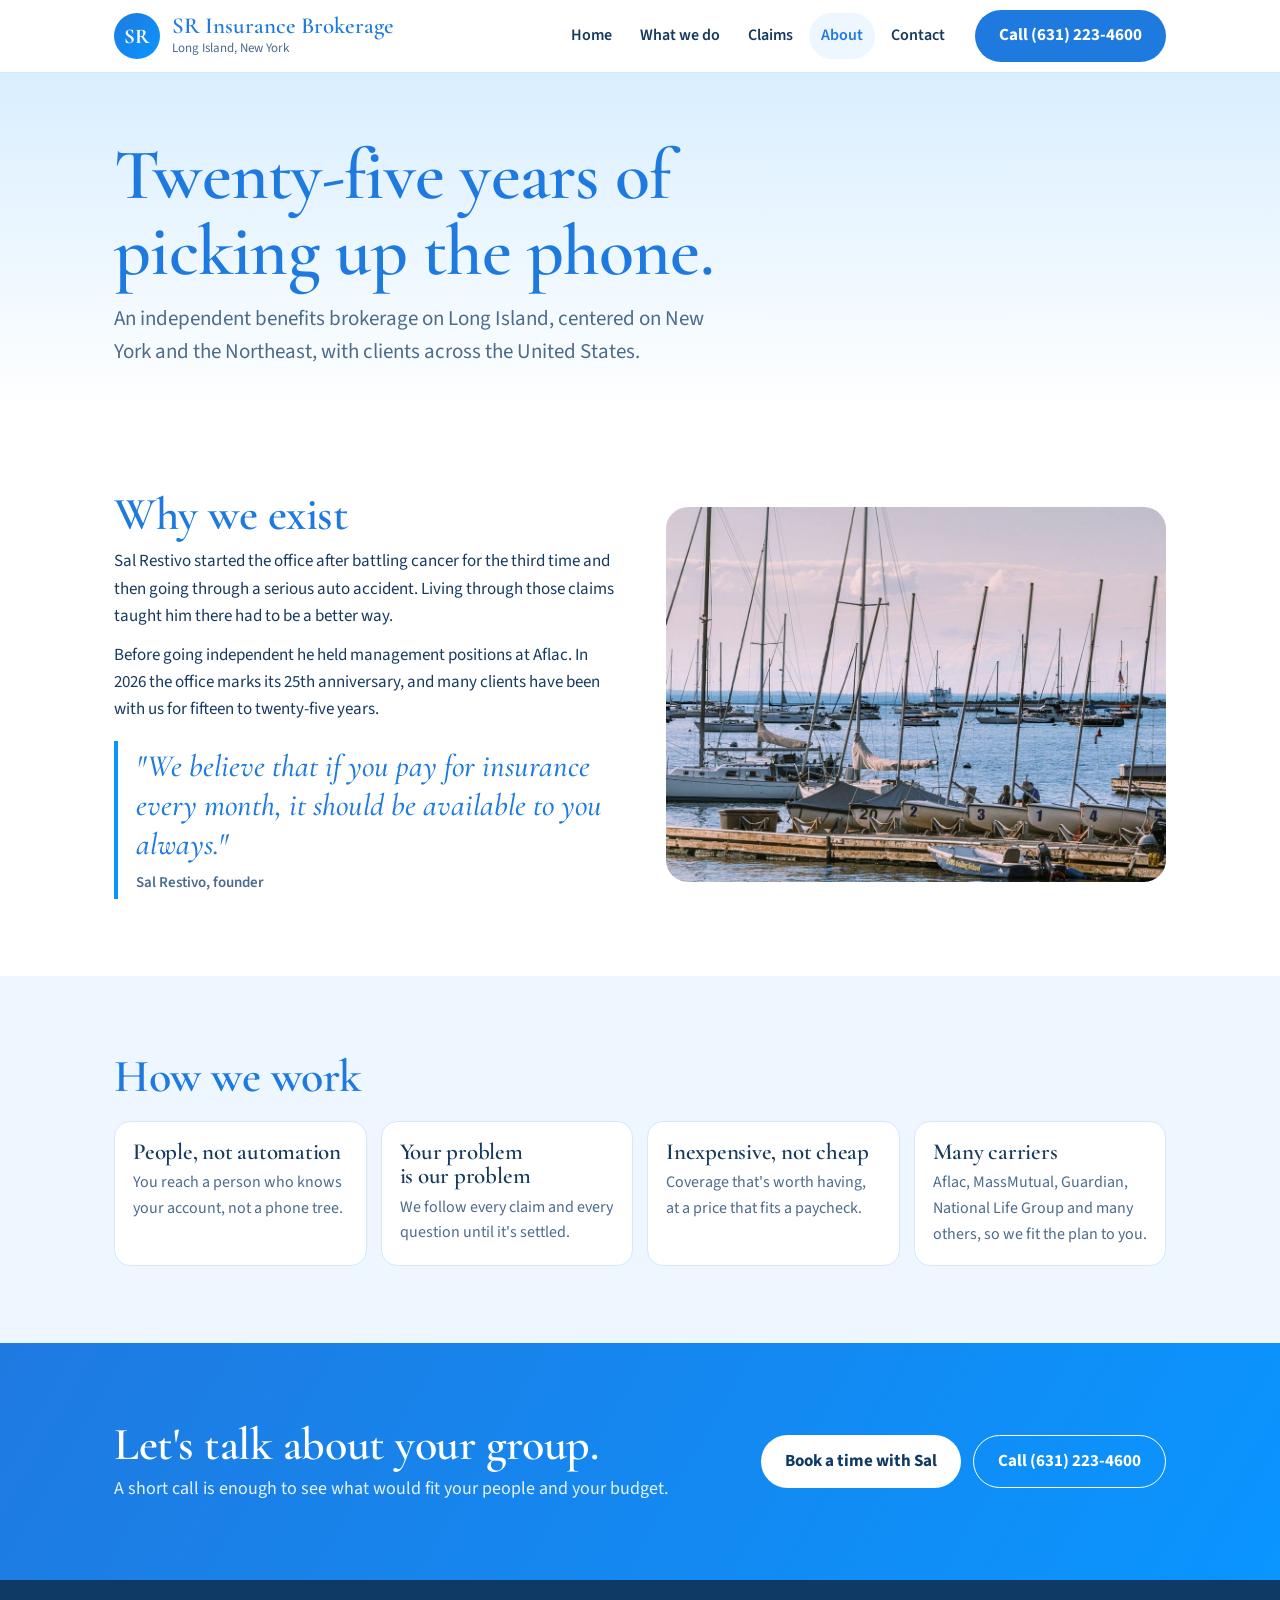
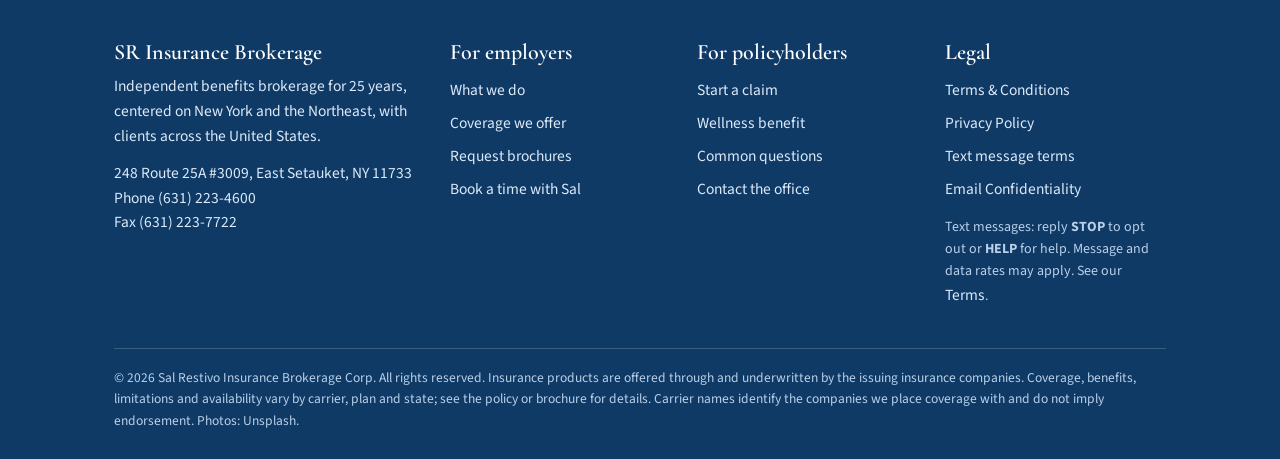
==== about/index.html @ 51a4a8c0 "New starees.com website Co-Authored-By: Claude Opus 5.5 <noreply@anthropic.com>" ====
<!DOCTYPE html>
<html lang="en">
<head>
<meta charset="utf-8">
<meta name="viewport" content="width=device-width,initial-scale=1">
<title>About | SR Insurance Brokerage</title>
<meta name="description" content="An independent benefits brokerage on Long Island for 25 years.">
<link rel="preconnect" href="https://fonts.googleapis.com">
<link rel="preconnect" href="https://fonts.gstatic.com" crossorigin>
<link href="https://fonts.googleapis.com/css2?family=Cormorant+Garamond:ital,wght@0,500;0,600;0,700;1,500&family=Source+Sans+3:wght@400;600;700&display=swap" rel="stylesheet">
<link rel="stylesheet" href="../css/site.css">
</head>
<body>
<header class="top"><div class="wrap">
 <a class="logo" href="../index.html" aria-label="SR Insurance Brokerage home"><span class="mark">SR</span><span><b>SR Insurance Brokerage</b><small>Long Island, New York</small></span></a>
 <nav class="main" id="nav"><a href="../index.html">Home</a><a href="../what-we-do/index.html">What we do</a><a href="../claims/index.html">Claims</a><a href="../about/index.html" aria-current=page>About</a><a href="../contact/index.html">Contact</a></nav>
 <button class="menu" type="button" aria-controls="nav" aria-expanded="false">Menu</button>
 <a class="btn call" href="tel:+16312234600">Call (631) 223-4600</a>
</div></header>
<main>
<section class="phead"><div class="wrap"><h1>Twenty-five years of picking up the phone.</h1>
 <p class="lead">An independent benefits brokerage on Long Island, centered on New York and the Northeast, with clients across the United States.</p></div></section>

<section class="band"><div class="wrap split">
 <div><h2>Why we exist</h2>
 <p>Sal Restivo started the office after battling cancer for the third time and then going through a serious auto accident. Living through those claims taught him there had to be a better way.</p>
 <p>Before going independent he held management positions at Aflac. In 2026 the office marks its 25th anniversary, and many clients have been with us for fifteen to twenty-five years.</p>
 <blockquote>"We believe that if you pay for insurance every month, it should be available to you always."<cite>Sal Restivo, founder</cite></blockquote></div>
 <div class="ph"><img src="../img/harbor.jpg" alt="Sailboats moored in a Long Island harbor" loading="lazy"></div>
</div></section>

<section class="band soft"><div class="wrap">
 <h2>How we work</h2>
 <div class="cov" style="margin-top:20px">
  <article class="citem"><h3>People, not automation</h3><p>You reach a person who knows your account, not a phone tree.</p></article>
  <article class="citem"><h3>Your problem is our problem</h3><p>We follow every claim and every question until it's settled.</p></article>
  <article class="citem"><h3>Inexpensive, not cheap</h3><p>Coverage that's worth having, at a price that fits a paycheck.</p></article>
  <article class="citem"><h3>Many carriers</h3><p>Aflac, MassMutual, Guardian, National Life Group and many others, so we fit the plan to you.</p></article>
 </div>
</div></section>
<section class="close band"><div class="wrap">
 <div><h2>Let's talk about your group.</h2><p>A short call is enough to see what would fit your people and your budget.</p></div>
 <div class="acts" style="margin:0"><a class="btn white" href="https://calendly.com/srestivo/new-meeting">Book a time with Sal</a><a class="btn ghost" href="tel:+16312234600">Call (631) 223-4600</a></div>
</div></section>
</main>
<footer><div class="wrap">
 <div class="cols">
  <div><h4>SR Insurance Brokerage</h4><p>Independent benefits brokerage for 25 years, centered on New York and the Northeast, with clients across the United States.</p><p>248 Route 25A #3009, East Setauket, NY 11733<br>Phone (631) 223-4600<br>Fax (631) 223-7722</p></div>
  <div><h4>For employers</h4><a href="../what-we-do/index.html">What we do</a><a href="../what-we-do/index.html#coverage">Coverage we offer</a><a href="../what-we-do/index.html#brochures">Request brochures</a><a href="https://calendly.com/srestivo/new-meeting">Book a time with Sal</a></div>
  <div><h4>For policyholders</h4><a href="../claims/index.html">Start a claim</a><a href="../claims/index.html#wellness">Wellness benefit</a><a href="../claims/index.html#questions">Common questions</a><a href="../contact/index.html">Contact the office</a></div>
  <div><h4>Legal</h4><a href="../terms-conditions/index.html#TandC">Terms &amp; Conditions</a><a href="../terms-conditions/index.html#Privacy_Policy">Privacy Policy</a><a href="../terms-conditions/index.html#sms">Text message terms</a><a href="../email-confidentiality/index.html">Email Confidentiality</a>
   <p class="sms">Text messages: reply <b>STOP</b> to opt out or <b>HELP</b> for help. Message and data rates may apply. See our <a href="../terms-conditions/index.html#sms">Terms</a>.</p></div>
 </div>
 <div class="legalline">© 2026 Sal Restivo Insurance Brokerage Corp. All rights reserved. Insurance products are offered through and underwritten by the issuing insurance companies. Coverage, benefits, limitations and availability vary by carrier, plan and state; see the policy or brochure for details. Carrier names identify the companies we place coverage with and do not imply endorsement. Photos: Unsplash.</div>
</div></footer>
<script>
{
const b=document.querySelector('.menu'),n=document.getElementById('nav');
b.addEventListener('click',()=>{const o=n.classList.toggle('open');b.setAttribute('aria-expanded',o)});

}
</script>
</body>
</html>
---- css/site.css ----
/* VOICE warm, bright, plain-spoken; a Long Island office that picks up the phone
   IDEA the Guide Dog enrollment booklet grown into a whole company site: sky-to-white pages, rounded cards, pill buttons
   PICTURE a wide harbor scene with a 25-year seal and three promise cards resting on it
   COLOUR white and sky ground, deep blue ink, bright blue for action, burgundy for notes; night is deep navy with light blue
   TYPE Cormorant Garamond for titles + Source Sans 3 for text
   LAYOUT title across the top, harbor band beneath with cards overlapping; phone stacks title, picture, cards */
:root{color-scheme:light dark;
--bg:light-dark(#ffffff,#0c1828);--soft:light-dark(#eef6ff,#13243a);--card:light-dark(#ffffff,#112033);
--ink:light-dark(#173a5e,#e6f0fb);--muted:light-dark(#4d6b8a,#a9c0d8);--line:light-dark(#d6e7fa,#24405f);
--blue:light-dark(#1f7ae0,#5fb0ff);--bright:light-dark(#0a95ff,#4fc3ff);--sky:light-dark(#d9eeff,#183a5c);
--burg:light-dark(#8b1e3f,#e48aa6);--deep:light-dark(#0f3a66,#081422);--onblue:light-dark(#ffffff,#0c1828)}
:root[data-theme=light]{color-scheme:light}
:root[data-theme=dark]{color-scheme:dark}
*{box-sizing:border-box;min-width:0}
html{scroll-padding-top:84px}
body{margin:0;background:var(--bg);color:var(--ink);font:17px/1.6 "Source Sans 3",system-ui,sans-serif;overflow-x:clip}
img{max-width:100%;display:block}
a{color:var(--blue)}
h1,h2,h3,.serif{font-family:"Cormorant Garamond",Georgia,serif;font-weight:600;line-height:1.06;text-wrap:balance;margin:0;letter-spacing:-.01em}
h1{font-size:clamp(42px,6.2vw,72px);color:var(--blue)}
h2{font-size:clamp(32px,4.4vw,46px);color:var(--blue);margin-bottom:10px}
h3{font-size:25px;margin:0 0 6px}
p{margin:0 0 12px}
.wrap{max-width:1180px;margin:0 auto;padding-inline:max(5vw,16px)}
.band{padding-block:clamp(44px,6vw,84px)}
.soft{background:var(--soft)}
.lead{font-size:clamp(18px,2vw,21px);color:var(--muted);max-width:62ch}
.fine{font-size:14px;color:var(--muted)}

/* draft ribbon */
.draft{background:var(--burg);color:#fff;font-size:14px;text-align:center;padding:7px 16px}
.draft b{font-weight:700}

/* header */
.top{position:sticky;top:0;z-index:10;background:color-mix(in srgb,var(--bg) 92%,transparent);backdrop-filter:blur(8px);border-bottom:1px solid var(--line)}
.top .wrap{display:flex;align-items:center;gap:18px;min-height:72px;flex-wrap:wrap}
.logo{display:flex;align-items:center;gap:12px;text-decoration:none;color:var(--ink);margin-right:auto}
.mark{width:46px;height:46px;border-radius:50%;background:linear-gradient(135deg,var(--blue),var(--bright));color:#fff;display:grid;place-items:center;font:700 21px/1 "Cormorant Garamond",Georgia,serif;flex:none}
.logo b{display:block;font:600 23px/1.05 "Cormorant Garamond",Georgia,serif;color:var(--blue)}
.logo small{display:block;font-size:13px;color:var(--muted)}
nav.main{display:flex;gap:4px;flex-wrap:wrap}
nav.main a{color:var(--ink);text-decoration:none;font-weight:600;font-size:16px;padding:10px 12px;border-radius:99px}
nav.main a:hover{background:var(--soft)}
nav.main a[aria-current=page]{background:var(--soft);color:var(--blue)}
.menu{display:none}

/* buttons */
.btn{display:inline-flex;align-items:center;justify-content:center;gap:8px;font:inherit;font-weight:700;border:0;border-radius:99px;padding:12px 24px;min-height:48px;cursor:pointer;background:var(--blue);color:#fff;text-decoration:none;white-space:nowrap}
.btn:hover{background:var(--bright)}
.btn.ghost{background:transparent;color:var(--blue);border:1.5px solid var(--blue)}
.btn.ghost:hover{background:var(--soft)}
.btn.white{background:#fff;color:#0f3a66}
.acts{display:flex;flex-wrap:wrap;gap:12px;margin-top:22px}
a:focus-visible,button:focus-visible,input:focus-visible,select:focus-visible,textarea:focus-visible,summary:focus-visible{outline:3px solid var(--bright);outline-offset:2px}

/* home hero */
.hero{background:linear-gradient(180deg,var(--sky),var(--bg) 78%);padding-top:clamp(36px,5vw,64px)}
.hero .intro{display:grid;grid-template-columns:minmax(0,1.5fr) minmax(0,1fr);gap:24px 48px;align-items:end}
.hero .lead{margin:16px 0 0}
.scene{position:relative;margin-top:clamp(28px,4vw,44px)}
.scene>img{width:100%;height:clamp(260px,36vw,470px);object-fit:cover;object-position:center 62%;border-radius:26px}
.seal{position:absolute;top:clamp(14px,2.4vw,28px);right:clamp(14px,2.4vw,28px);width:clamp(104px,13vw,150px);height:auto;filter:drop-shadow(0 6px 14px rgba(10,40,80,.25))}
.promises{display:grid;grid-template-columns:repeat(3,minmax(0,1fr));gap:16px;margin:-78px clamp(12px,3vw,40px) 0;position:relative}
.promise{background:var(--card);border:1px solid var(--line);border-radius:18px;padding:20px 22px;box-shadow:0 10px 28px rgba(15,58,102,.10)}
.promise h3{color:var(--blue)}
.promise p{margin:0;color:var(--muted);font-size:16px}

/* facts strip */
.facts{display:grid;grid-template-columns:repeat(auto-fit,minmax(min(100%,200px),1fr));gap:12px;margin-top:clamp(30px,4vw,48px)}
.fact{border-top:2px solid var(--sky);padding-top:12px}
.fact b{display:block;font:600 clamp(30px,3.6vw,40px)/1 "Cormorant Garamond",Georgia,serif;color:var(--blue);white-space:nowrap}
.fact span{font-size:15.5px;color:var(--muted)}

/* section heads */
.head{display:grid;grid-template-columns:minmax(0,1fr) minmax(0,1fr);gap:8px 48px;align-items:end;margin-bottom:30px}
.head .lead{margin:0}

/* who we serve */
.people{display:grid;grid-template-columns:repeat(4,minmax(0,1fr));gap:16px}
.pcard{background:var(--card);border:1px solid var(--line);border-radius:18px;overflow:hidden;display:flex;flex-direction:column}
.pcard img{aspect-ratio:4/3;object-fit:cover;width:100%}
.pcard div{padding:16px 18px 18px}
.pcard p{margin:0;color:var(--muted);font-size:16px}

/* leaving */
.leave{display:grid;grid-template-columns:minmax(0,1fr) minmax(0,1.1fr);gap:clamp(24px,4vw,56px);align-items:center}
.route{display:grid;gap:10px}
.stop{display:grid;grid-template-columns:44px minmax(0,1fr);gap:14px;align-items:start;background:var(--card);border:1px solid var(--line);border-radius:16px;padding:14px 16px}
.stop i{width:44px;height:44px;border-radius:50%;background:var(--soft);display:grid;place-items:center;font-style:normal}
.stop i svg{width:22px;height:22px;stroke:var(--blue);fill:none;stroke-width:1.8;stroke-linecap:round;stroke-linejoin:round}
.stop b{display:block;font-size:17.5px}
.stop span{font-size:15.5px;color:var(--muted)}
.stop.end{border:2px solid var(--bright);background:linear-gradient(120deg,var(--soft),var(--card))}
.callout{font:600 clamp(26px,3.2vw,34px)/1.15 "Cormorant Garamond",Georgia,serif;color:var(--blue);margin:14px 0}

/* checks and notes */
ul.ok{padding-left:0;list-style:none;margin:10px 0}
ul.ok li{padding:5px 0 5px 28px;position:relative}
ul.ok li::before{content:"";position:absolute;left:4px;top:14px;width:10px;height:10px;border-radius:50%;background:var(--bright)}
.note{color:var(--burg);border:1px solid color-mix(in srgb,var(--burg) 35%,transparent);background:color-mix(in srgb,var(--burg) 6%,transparent);padding:14px 18px;border-radius:14px;font-size:16px}
.note b{font-weight:700}
.notes{display:grid;grid-template-columns:repeat(3,minmax(0,1fr));gap:14px;margin-top:22px}

/* split with photo */
.split{display:grid;grid-template-columns:minmax(0,1fr) minmax(0,1fr);gap:clamp(24px,4vw,56px);align-items:center}
.split.rev>:first-child{order:2}
.ph{position:relative}
.ph img{width:100%;aspect-ratio:4/3;object-fit:cover;border-radius:22px}
.ph .tag{position:absolute;left:16px;bottom:16px;right:16px;max-width:330px;background:var(--card);border:1px solid var(--line);border-radius:14px;padding:12px 16px;font-size:15px;box-shadow:0 8px 22px rgba(15,58,102,.14)}
.ph .tag b{display:block;color:var(--blue);font-size:16.5px}

/* specialty */
.special{border:2px solid var(--bright);border-radius:22px;padding:clamp(22px,3vw,36px);background:linear-gradient(120deg,var(--soft),var(--card));display:grid;grid-template-columns:minmax(0,1.2fr) minmax(0,1fr);gap:20px 40px;align-items:center}
.special h2{margin-bottom:8px}

/* steps */
.steps{display:grid;grid-template-columns:repeat(4,minmax(0,1fr));gap:14px;margin-top:26px;counter-reset:s}
.step{background:var(--card);border:1px solid var(--line);border-radius:16px;padding:18px 18px 16px}
.step h3{font-size:23px;color:var(--blue)}
.step h3::before{counter-increment:s;content:counter(s);display:inline-grid;place-items:center;width:30px;height:30px;border-radius:50%;background:var(--blue);color:var(--onblue);font:700 15px/1 "Source Sans 3",sans-serif;margin-right:10px;vertical-align:4px}
.step p{margin:0;font-size:16px;color:var(--muted)}

/* coverage */
.cov{display:grid;grid-template-columns:repeat(4,minmax(0,1fr));gap:14px}
.citem{background:var(--card);border:1px solid var(--line);border-radius:16px;padding:18px}
.citem.star{border:2px solid var(--bright)}
.citem h3{font-size:23px}
.citem p{margin:0;font-size:16px;color:var(--muted)}
.ico{width:42px;height:42px;border-radius:12px;background:var(--soft);display:grid;place-items:center;margin-bottom:10px}
.ico svg{width:22px;height:22px;stroke:var(--blue);fill:none;stroke-width:1.8;stroke-linecap:round;stroke-linejoin:round}

/* quote */
blockquote{margin:18px 0 0;font:500 italic clamp(24px,2.8vw,31px)/1.25 "Cormorant Garamond",Georgia,serif;color:var(--blue);border-left:4px solid var(--bright);padding:6px 0 6px 18px}
blockquote cite{display:block;font:600 15px/1.4 "Source Sans 3",sans-serif;font-style:normal;color:var(--muted);margin-top:8px}

/* closing band */
.close{background:linear-gradient(120deg,#1f7ae0,#0a95ff);color:#fff}
.close .wrap{display:grid;grid-template-columns:minmax(0,1.4fr) auto;gap:20px 40px;align-items:center}
.close h2{color:#fff;margin:0 0 6px}
.close p{margin:0;color:#e6f3ff;font-size:18px}
.close .btn.ghost{color:#fff;border-color:#fff}
.close .btn.ghost:hover{background:rgba(255,255,255,.12)}

/* inner page header */
.phead{background:linear-gradient(180deg,var(--sky),var(--bg));padding-block:clamp(40px,5vw,64px) clamp(20px,3vw,32px)}
.phead .lead{margin-top:12px}

/* faq */
details{background:var(--card);border:1px solid var(--line);border-radius:14px;margin:10px 0;padding:0 18px}
summary{cursor:pointer;font-weight:700;padding:16px 0;min-height:44px;list-style-position:outside}
details p{color:var(--muted)}

/* forms */
.formcard{background:var(--card);border:1px solid var(--line);border-radius:20px;padding:clamp(20px,3vw,30px)}
label.f{display:block;margin:12px 0}
label.f span{display:block;font-size:14.5px;font-weight:600;color:var(--muted);margin-bottom:4px}
input,select,textarea{font:inherit;font-size:16px;width:100%;padding:11px 12px;border:1.5px solid var(--line);border-radius:10px;background:var(--card);color:var(--ink)}
textarea{min-height:110px;resize:vertical}
.chips{display:flex;flex-wrap:wrap;gap:8px;margin:8px 0 4px}
.chip{font:inherit;font-size:15.5px;font-weight:600;border:1.5px solid var(--line);background:var(--card);color:var(--ink);border-radius:99px;padding:8px 16px;min-height:44px;cursor:pointer}
.chip[aria-pressed=true]{border-color:var(--blue);background:var(--soft);color:var(--blue);box-shadow:0 0 0 3px color-mix(in srgb,var(--blue) 16%,transparent)}
.out{display:none;margin-top:16px;background:var(--soft);border-radius:14px;padding:14px 16px}
.out.show{display:block}
.out pre{white-space:pre-wrap;font:15px/1.5 "Source Sans 3",sans-serif;margin:8px 0 12px;color:var(--ink)}
.msg{font-weight:600;color:var(--burg);min-height:1.4em;margin:8px 0 0}

/* contact */
.contact{display:grid;grid-template-columns:minmax(0,1fr) minmax(0,1.2fr);gap:20px 40px;align-items:start}
dl.rows{display:grid;grid-template-columns:max-content minmax(0,1fr);gap:12px 22px;margin:0}
dl.rows dt{font-weight:700;color:var(--blue)}
dl.rows dd{margin:0}
.box{background:var(--card);border:1px solid var(--line);border-radius:20px;padding:clamp(20px,3vw,30px)}
.box+.box{margin-top:16px}

/* legal */
.legal{max-width:820px}
.legal h2{font-size:clamp(28px,3.4vw,36px);margin-top:34px}
.legal h3{font-size:22px;margin-top:22px}
.legal li{margin:6px 0}
.toc{display:flex;flex-wrap:wrap;gap:8px;margin:16px 0 8px}
.toc a{background:var(--soft);border-radius:99px;padding:8px 14px;text-decoration:none;font-weight:600;font-size:15px}

/* footer */
footer{background:var(--deep);color:#dbe9f8;padding-block:clamp(40px,5vw,60px) 28px}
footer .cols{display:grid;grid-template-columns:minmax(0,1.4fr) repeat(3,minmax(0,1fr));gap:26px}
footer h4{font:600 22px/1.1 "Cormorant Garamond",Georgia,serif;color:#fff;margin:0 0 10px}
footer a{display:block;color:#dbe9f8;text-decoration:none;padding:4px 0;font-size:15.5px}
footer a:hover{color:#fff;text-decoration:underline}
footer p{font-size:15.5px}
.sms{font-size:14px;margin-top:10px;color:#b9d0e8}
.sms a{display:inline}
.legalline{border-top:1px solid rgba(255,255,255,.18);margin-top:28px;padding-top:18px;font-size:13.5px;color:#b9d0e8}

@media(max-width:980px){
.people,.cov{grid-template-columns:repeat(2,minmax(0,1fr))}
.steps{grid-template-columns:repeat(2,minmax(0,1fr))}
footer .cols{grid-template-columns:repeat(2,minmax(0,1fr))}
nav.main a{padding:8px 10px;font-size:15.5px}
}
@media(max-width:820px){
.menu{display:inline-flex;font:inherit;font-weight:700;background:var(--soft);color:var(--blue);border:0;border-radius:99px;padding:10px 18px;min-height:44px;cursor:pointer}
nav.main{display:none;order:5;width:100%;flex-direction:column;padding-bottom:12px}
nav.main.open{display:flex}
.top .call{display:none}
.hero .intro,.head,.leave,.split,.special,.contact,.close .wrap{grid-template-columns:minmax(0,1fr)}
.split.rev>:first-child{order:0}
.promises{grid-template-columns:minmax(0,1fr);margin:16px 0 0}
.notes{grid-template-columns:minmax(0,1fr)}
}
@media(max-width:560px){
body{font-size:16.5px}
.people,.cov,.steps{grid-template-columns:minmax(0,1fr)}
footer .cols{grid-template-columns:minmax(0,1fr)}
.scene>img{border-radius:18px}
dl.rows{grid-template-columns:minmax(0,1fr);gap:2px}
dl.rows dd{margin-bottom:10px}
.btn{white-space:normal}
}
@media(prefers-reduced-motion:no-preference){
.promise{animation:rise .5s ease-out both}
.promise:nth-child(2){animation-delay:.08s}
.promise:nth-child(3){animation-delay:.16s}
@keyframes rise{from{transform:translateY(14px);opacity:0}to{transform:none;opacity:1}}
}
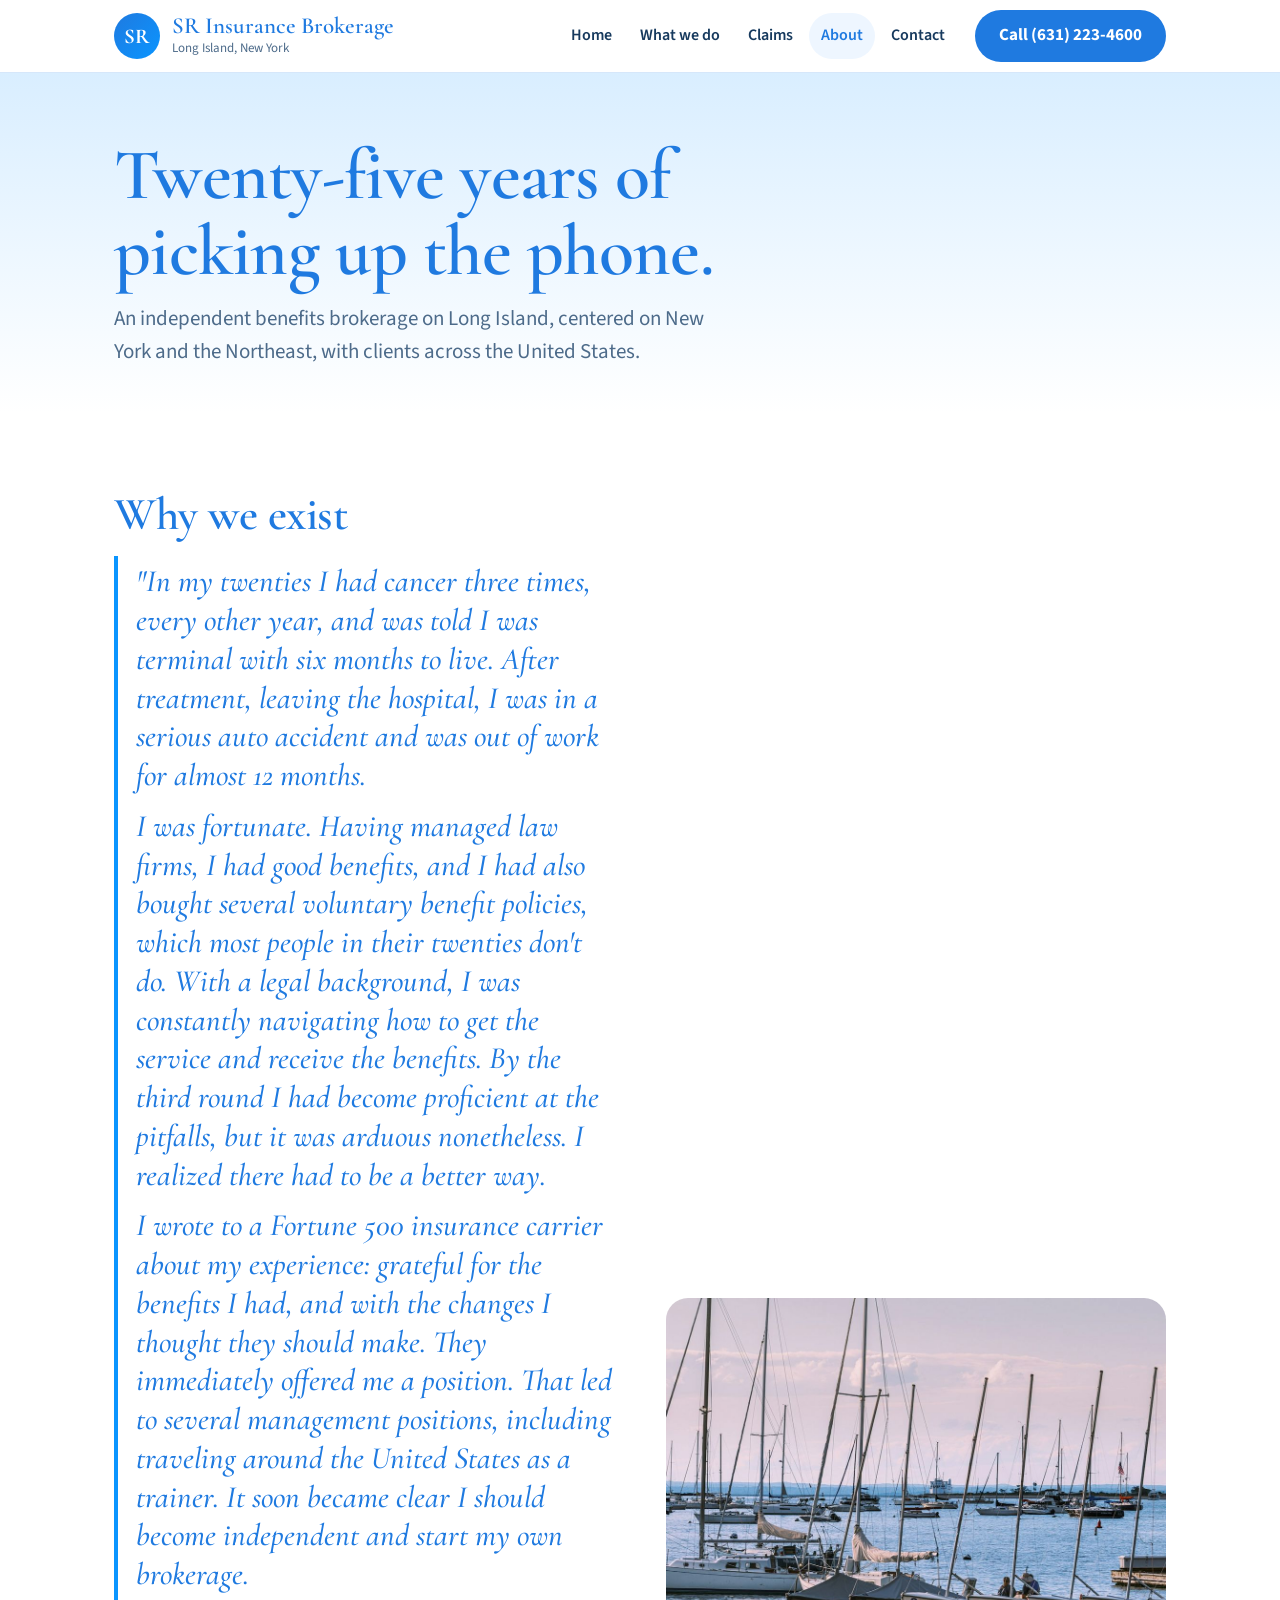
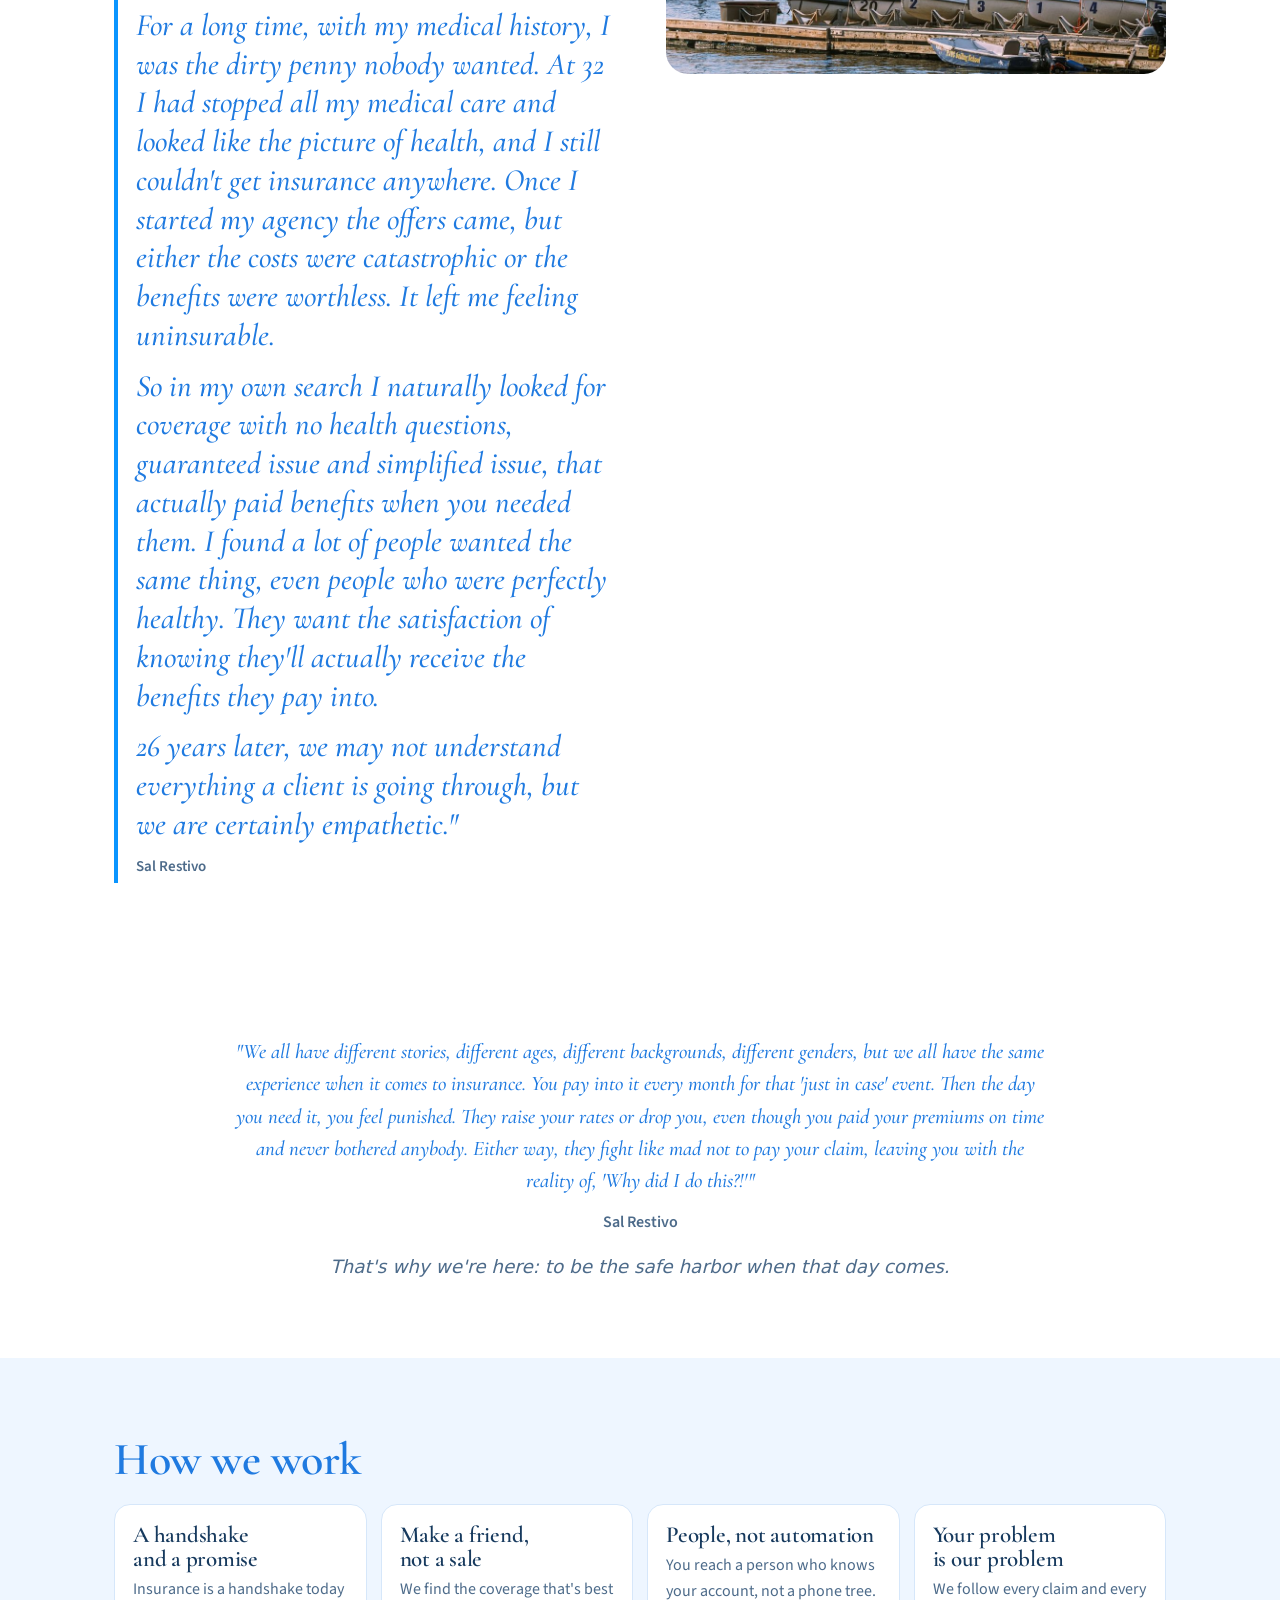
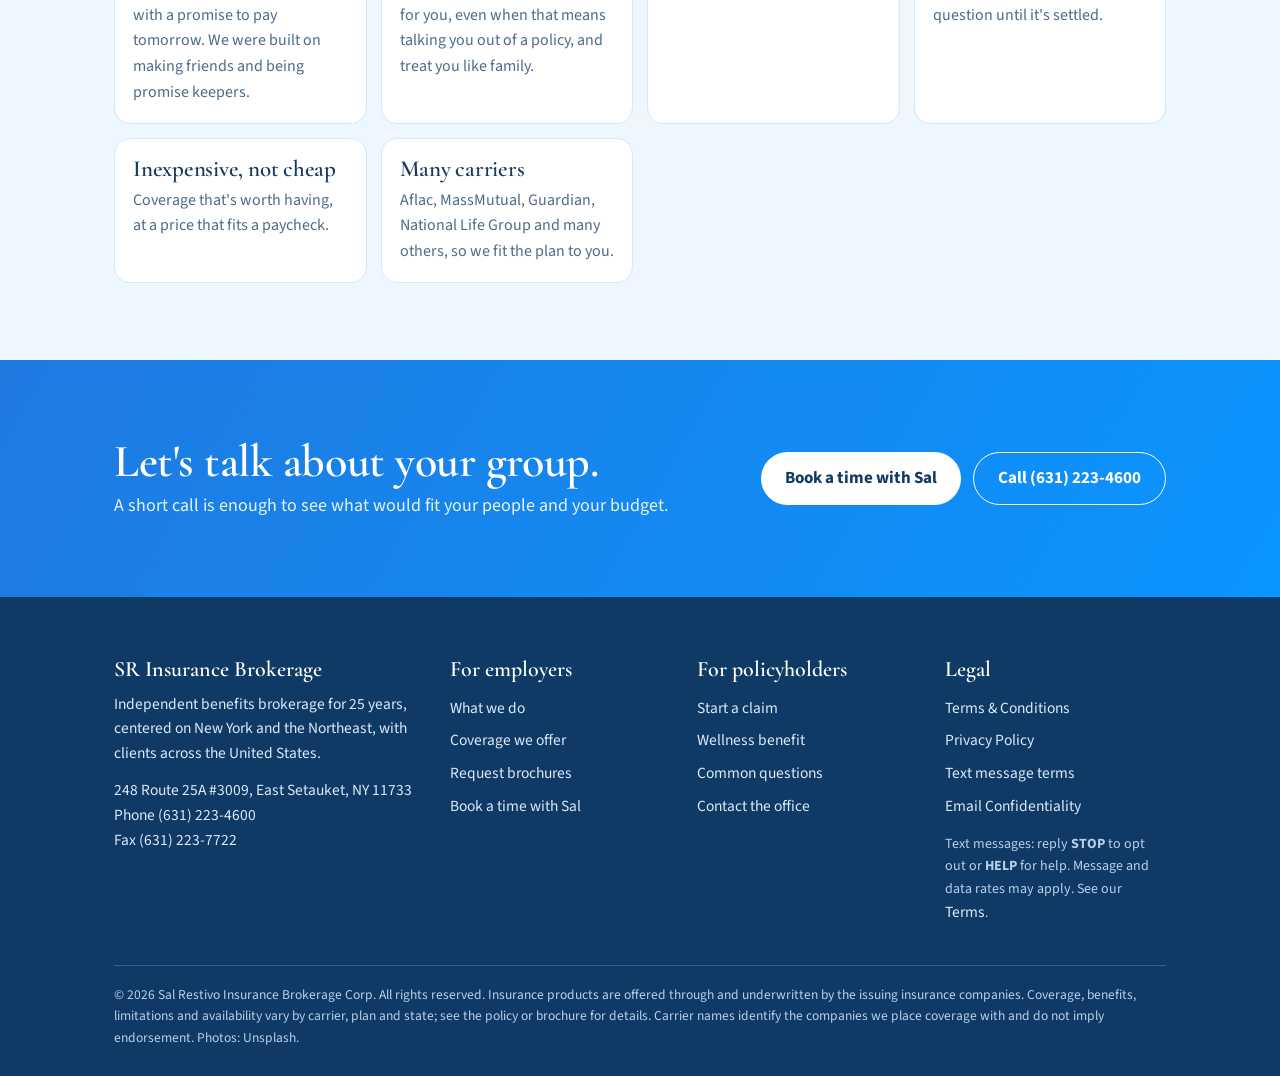
==== commit 6d44faf1: "Add Sal's story, beliefs and milestone quote to About and Home Co-Authored-By: Claude Opus 5.5 <nore" ====
--- a/about/index.html
+++ b/about/index.html
@@ -23,15 +23,27 @@
 
 <section class="band"><div class="wrap split">
  <div><h2>Why we exist</h2>
- <p>Sal Restivo started the office after battling cancer for the third time and then going through a serious auto accident. Living through those claims taught him there had to be a better way.</p>
- <p>Before going independent he held management positions at Aflac. In 2026 the office marks its 25th anniversary, and many clients have been with us for fifteen to twenty-five years.</p>
- <blockquote>"We believe that if you pay for insurance every month, it should be available to you always."<cite>Sal Restivo, founder</cite></blockquote></div>
+ <blockquote class="story">
+ <p>"In my twenties I had cancer three times, every other year, and was told I was terminal with six months to live. After treatment, leaving the hospital, I was in a serious auto accident and was out of work for almost 12 months.</p>
+ <p>I was fortunate. Having managed law firms, I had good benefits, and I had also bought several voluntary benefit policies, which most people in their twenties don't do. With a legal background, I was constantly navigating how to get the service and receive the benefits. By the third round I had become proficient at the pitfalls, but it was arduous nonetheless. I realized there had to be a better way.</p>
+ <p>I wrote to a Fortune 500 insurance carrier about my experience: grateful for the benefits I had, and with the changes I thought they should make. They immediately offered me a position. That led to several management positions, including traveling around the United States as a trainer. It soon became clear I should become independent and start my own brokerage.</p>
+ <p>For a long time, with my medical history, I was the dirty penny nobody wanted. At 32 I had stopped all my medical care and looked like the picture of health, and I still couldn't get insurance anywhere. Once I started my agency the offers came, but either the costs were catastrophic or the benefits were worthless. It left me feeling uninsurable.</p>
+ <p>So in my own search I naturally looked for coverage with no health questions, guaranteed issue and simplified issue, that actually paid benefits when you needed them. I found a lot of people wanted the same thing, even people who were perfectly healthy. They want the satisfaction of knowing they'll actually receive the benefits they pay into.</p>
+ <p>26 years later, we may not understand everything a client is going through, but we are certainly empathetic."</p>
+ <cite>Sal Restivo</cite></blockquote></div>
  <div class="ph"><img src="../img/harbor.jpg" alt="Sailboats moored in a Long Island harbor" loading="lazy"></div>
+</div></section>
+
+<section class="band milestone-band"><div class="wrap">
+ <blockquote class="milestone">"We all have different stories, different ages, different backgrounds, different genders, but we all have the same experience when it comes to insurance. You pay into it every month for that 'just in case' event. Then the day you need it, you feel punished. They raise your rates or drop you, even though you paid your premiums on time and never bothered anybody. Either way, they fight like mad not to pay your claim, leaving you with the reality of, 'Why did I do this?!'"<cite>Sal Restivo</cite></blockquote>
+ <p class="harbor-line">That's why we're here: to be the safe harbor when that day comes.</p>
 </div></section>
 
 <section class="band soft"><div class="wrap">
  <h2>How we work</h2>
  <div class="cov" style="margin-top:20px">
+  <article class="citem"><h3>A handshake and a promise</h3><p>Insurance is a handshake today with a promise to pay tomorrow. We were built on making friends and being promise keepers.</p></article>
+  <article class="citem"><h3>Make a friend, not a sale</h3><p>We find the coverage that's best for you, even when that means talking you out of a policy, and treat you like family.</p></article>
   <article class="citem"><h3>People, not automation</h3><p>You reach a person who knows your account, not a phone tree.</p></article>
   <article class="citem"><h3>Your problem is our problem</h3><p>We follow every claim and every question until it's settled.</p></article>
   <article class="citem"><h3>Inexpensive, not cheap</h3><p>Coverage that's worth having, at a price that fits a paycheck.</p></article>
--- a/css/site.css
+++ b/css/site.css
@@ -222,3 +222,8 @@
 .promise:nth-child(3){animation-delay:.16s}
 @keyframes rise{from{transform:translateY(14px);opacity:0}to{transform:none;opacity:1}}
 }
+.harbor-line{max-width:760px;margin:18px auto 0;text-align:center;font-size:1.15rem;color:var(--muted,#4a5a70);font-style:italic}
+blockquote.story p{margin:0 0 12px}
+.milestone-band{text-align:center}
+blockquote.milestone{max-width:820px;margin:0 auto;font-size:1.3rem;line-height:1.55;font-style:italic;border:0;padding:0}
+blockquote.milestone cite{display:block;margin-top:14px;font-size:1rem;font-style:normal}
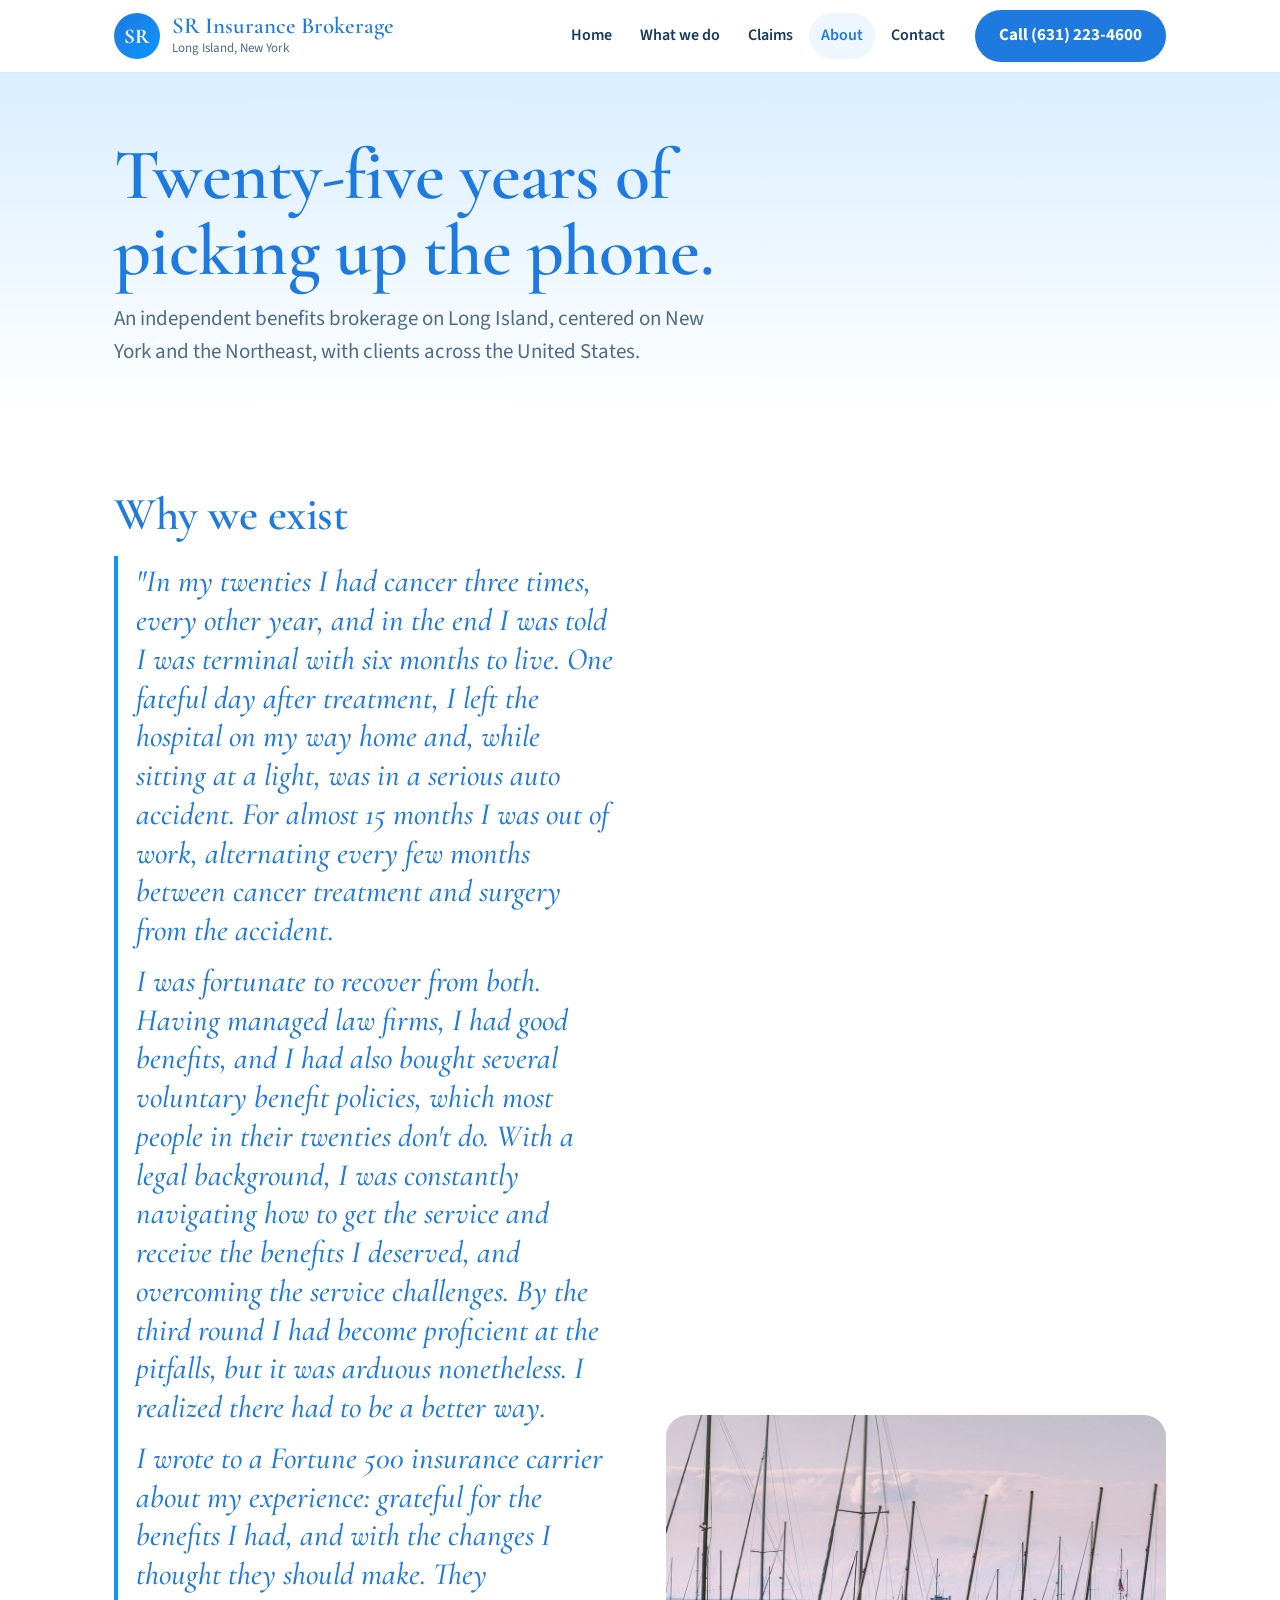
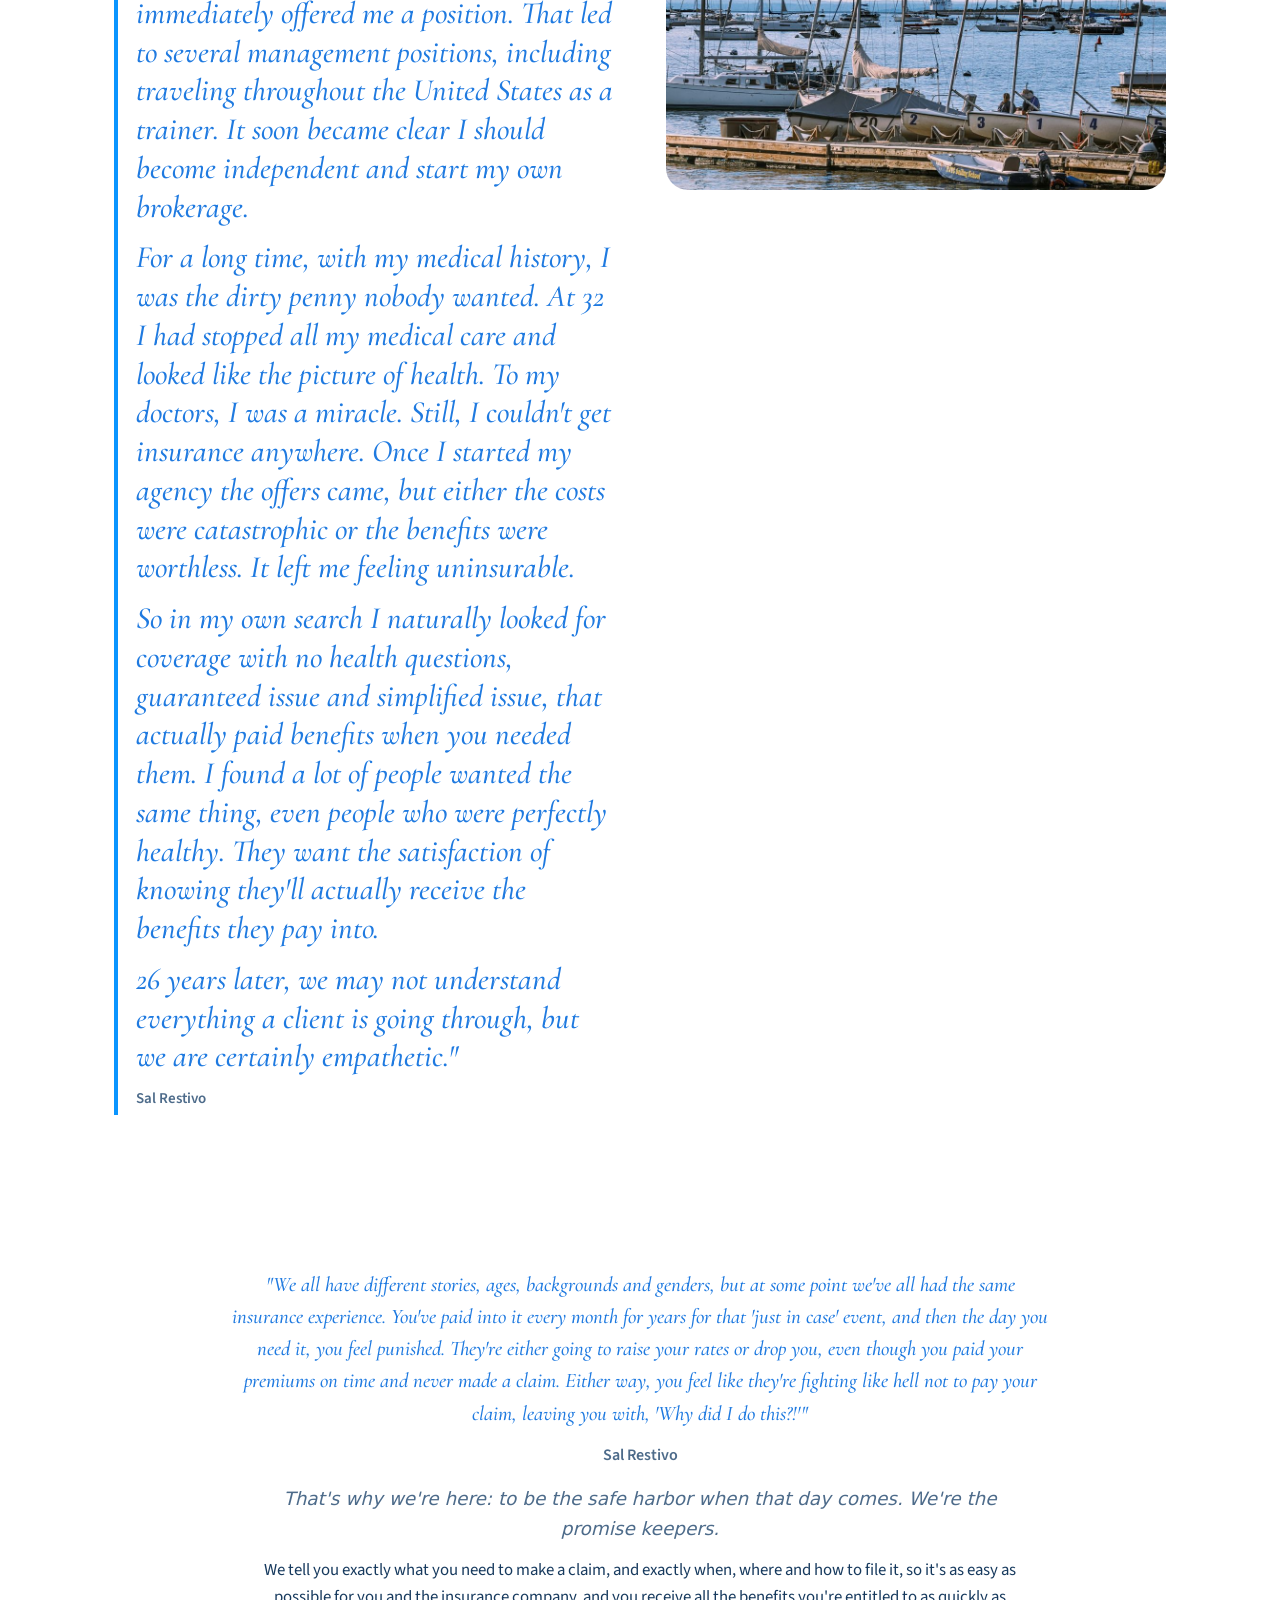
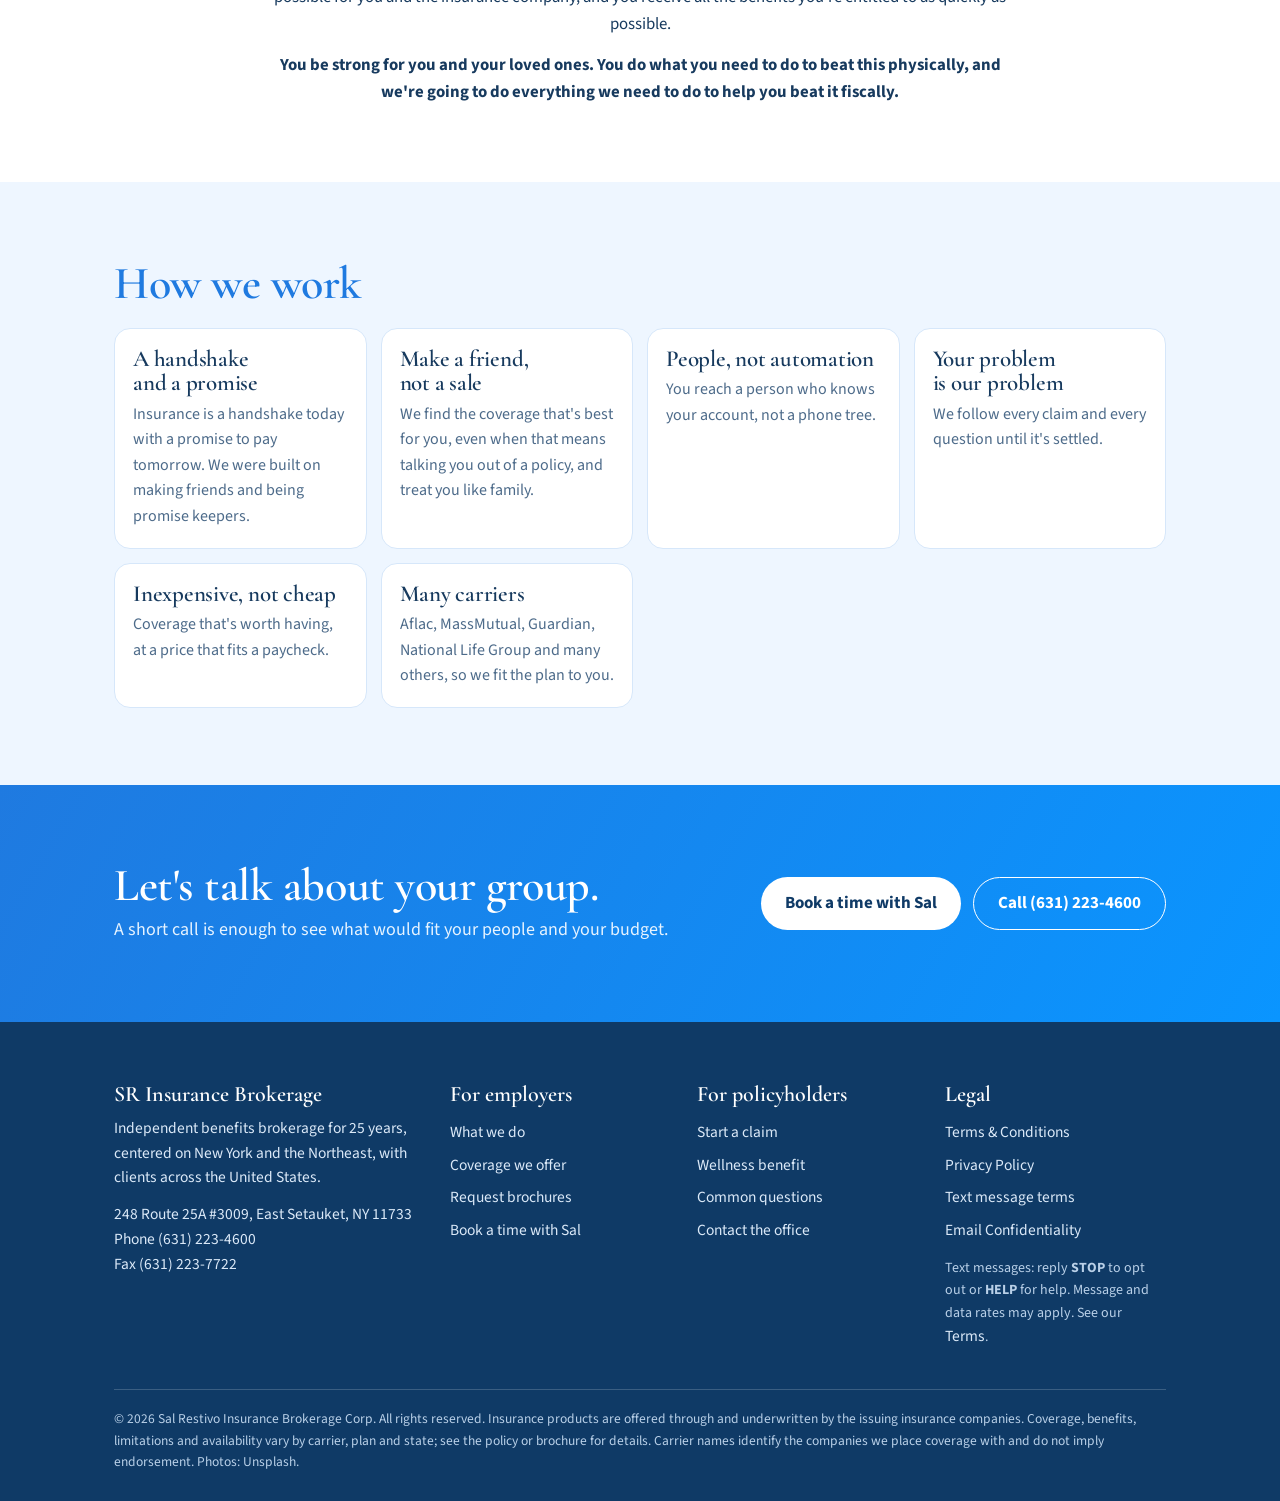
==== commit 09c75544: "Update About story with Sal's corrections and new safe-harbor lines Co-Authored-By: Claude Opus 5.5 " ====
--- a/about/index.html
+++ b/about/index.html
@@ -24,10 +24,10 @@
 <section class="band"><div class="wrap split">
  <div><h2>Why we exist</h2>
  <blockquote class="story">
- <p>"In my twenties I had cancer three times, every other year, and was told I was terminal with six months to live. After treatment, leaving the hospital, I was in a serious auto accident and was out of work for almost 12 months.</p>
- <p>I was fortunate. Having managed law firms, I had good benefits, and I had also bought several voluntary benefit policies, which most people in their twenties don't do. With a legal background, I was constantly navigating how to get the service and receive the benefits. By the third round I had become proficient at the pitfalls, but it was arduous nonetheless. I realized there had to be a better way.</p>
- <p>I wrote to a Fortune 500 insurance carrier about my experience: grateful for the benefits I had, and with the changes I thought they should make. They immediately offered me a position. That led to several management positions, including traveling around the United States as a trainer. It soon became clear I should become independent and start my own brokerage.</p>
- <p>For a long time, with my medical history, I was the dirty penny nobody wanted. At 32 I had stopped all my medical care and looked like the picture of health, and I still couldn't get insurance anywhere. Once I started my agency the offers came, but either the costs were catastrophic or the benefits were worthless. It left me feeling uninsurable.</p>
+ <p>"In my twenties I had cancer three times, every other year, and in the end I was told I was terminal with six months to live. One fateful day after treatment, I left the hospital on my way home and, while sitting at a light, was in a serious auto accident. For almost 15 months I was out of work, alternating every few months between cancer treatment and surgery from the accident.</p>
+ <p>I was fortunate to recover from both. Having managed law firms, I had good benefits, and I had also bought several voluntary benefit policies, which most people in their twenties don't do. With a legal background, I was constantly navigating how to get the service and receive the benefits I deserved, and overcoming the service challenges. By the third round I had become proficient at the pitfalls, but it was arduous nonetheless. I realized there had to be a better way.</p>
+ <p>I wrote to a Fortune 500 insurance carrier about my experience: grateful for the benefits I had, and with the changes I thought they should make. They immediately offered me a position. That led to several management positions, including traveling throughout the United States as a trainer. It soon became clear I should become independent and start my own brokerage.</p>
+ <p>For a long time, with my medical history, I was the dirty penny nobody wanted. At 32 I had stopped all my medical care and looked like the picture of health. To my doctors, I was a miracle. Still, I couldn't get insurance anywhere. Once I started my agency the offers came, but either the costs were catastrophic or the benefits were worthless. It left me feeling uninsurable.</p>
  <p>So in my own search I naturally looked for coverage with no health questions, guaranteed issue and simplified issue, that actually paid benefits when you needed them. I found a lot of people wanted the same thing, even people who were perfectly healthy. They want the satisfaction of knowing they'll actually receive the benefits they pay into.</p>
  <p>26 years later, we may not understand everything a client is going through, but we are certainly empathetic."</p>
  <cite>Sal Restivo</cite></blockquote></div>
@@ -35,8 +35,10 @@
 </div></section>
 
 <section class="band milestone-band"><div class="wrap">
- <blockquote class="milestone">"We all have different stories, different ages, different backgrounds, different genders, but we all have the same experience when it comes to insurance. You pay into it every month for that 'just in case' event. Then the day you need it, you feel punished. They raise your rates or drop you, even though you paid your premiums on time and never bothered anybody. Either way, they fight like mad not to pay your claim, leaving you with the reality of, 'Why did I do this?!'"<cite>Sal Restivo</cite></blockquote>
- <p class="harbor-line">That's why we're here: to be the safe harbor when that day comes.</p>
+ <blockquote class="milestone">"We all have different stories, ages, backgrounds and genders, but at some point we've all had the same insurance experience. You've paid into it every month for years for that 'just in case' event, and then the day you need it, you feel punished. They're either going to raise your rates or drop you, even though you paid your premiums on time and never made a claim. Either way, you feel like they're fighting like hell not to pay your claim, leaving you with, 'Why did I do this?!'"<cite>Sal Restivo</cite></blockquote>
+ <p class="harbor-line">That's why we're here: to be the safe harbor when that day comes. We're the promise keepers.</p>
+ <p class="harbor-sub">We tell you exactly what you need to make a claim, and exactly when, where and how to file it, so it's as easy as possible for you and the insurance company, and you receive all the benefits you're entitled to as quickly as possible.</p>
+ <p class="harbor-sub"><strong>You be strong for you and your loved ones. You do what you need to do to beat this physically, and we're going to do everything we need to do to help you beat it fiscally.</strong></p>
 </div></section>
 
 <section class="band soft"><div class="wrap">
--- a/css/site.css
+++ b/css/site.css
@@ -227,3 +227,4 @@
 .milestone-band{text-align:center}
 blockquote.milestone{max-width:820px;margin:0 auto;font-size:1.3rem;line-height:1.55;font-style:italic;border:0;padding:0}
 blockquote.milestone cite{display:block;margin-top:14px;font-size:1rem;font-style:normal}
+.harbor-sub{max-width:760px;margin:14px auto 0;text-align:center;font-size:1.05rem}
